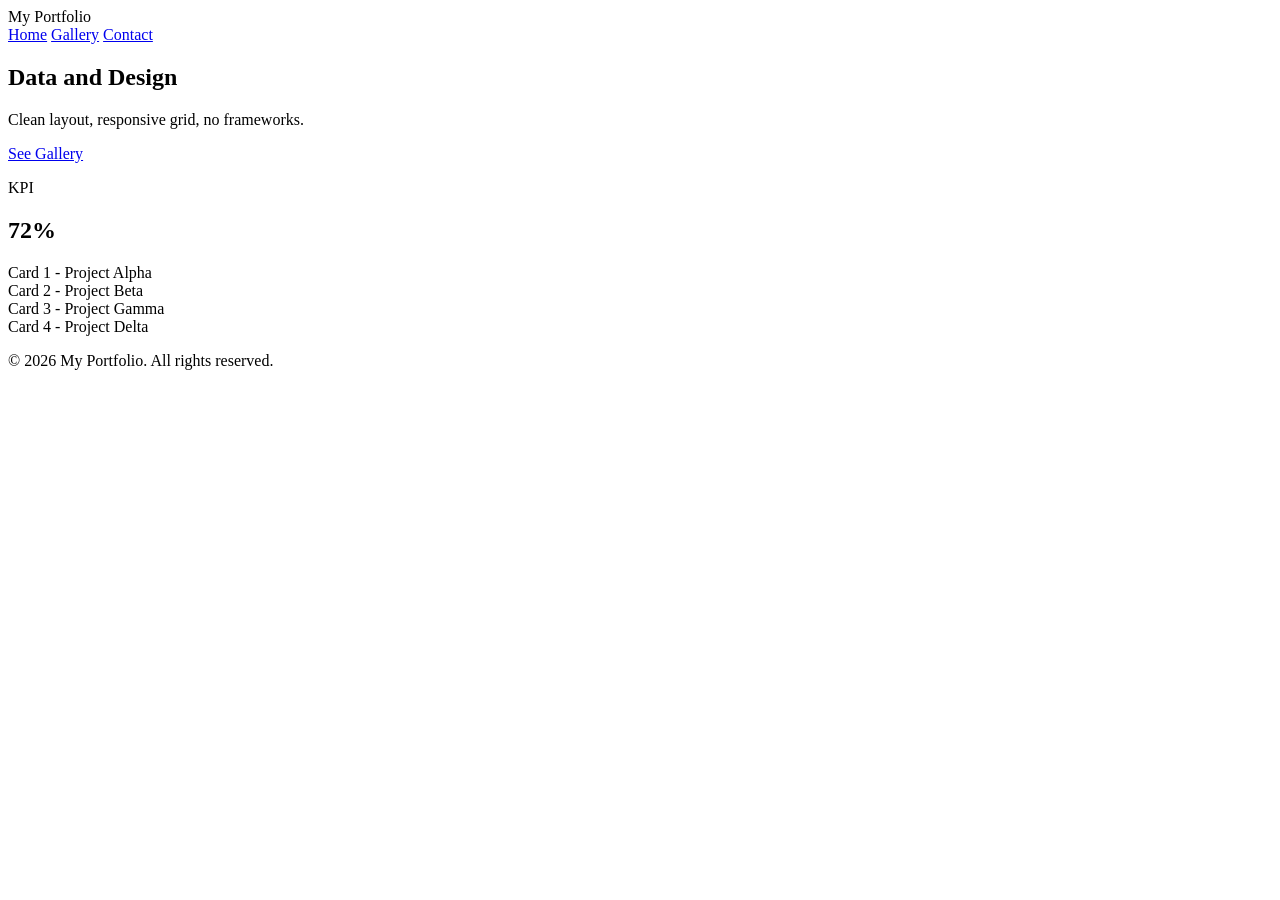
==== index.html @ 66dfda64 "Add initial HTML structure for the quiz site" ====
<!DOCTYPE html>
<html lang="en">
<head>
    <meta charset="UTF-8" />
    <meta name="viewport" content="width=device-width, initial-scale=1.0" />
    <title>Quiz Site - Home</title>
    <link rel="stylesheet" href="style.css" />
</head>
<body>
    <header class="header">
        <div class="logo">My Portfolio</div>
        <nav class="nav">
            <a href="index.html">Home</a>
            <a href="gallery.html">Gallery</a>
            <a href="contact.html">Contact</a>
        </nav>
    </header>
    
    <main class="container">
        <section class="hero">
            <div class="hero-text">
                <h1>Data and Design</h1>
                <p>Clean layout, responsive grid, no frameworks.</p>
                <a class="btn" href="gallery.html">See Gallery</a>
            </div>
            <div class="hero-card">
                <p>KPI</p>
                <h2>72%</h2>
            </div>
        </section>
        
        <section class="grid">
            <div class="card">Card 1 - Project Alpha</div>
            <div class="card">Card 2 - Project Beta</div>
            <div class="card">Card 3 - Project Gamma</div>
            <div class="card">Card 4 - Project Delta</div>
        </section>
    </main>
    
    <footer class="footer">
        <p>&copy; 2026 My Portfolio. All rights reserved.</p>
    </footer>
</body>
</html>
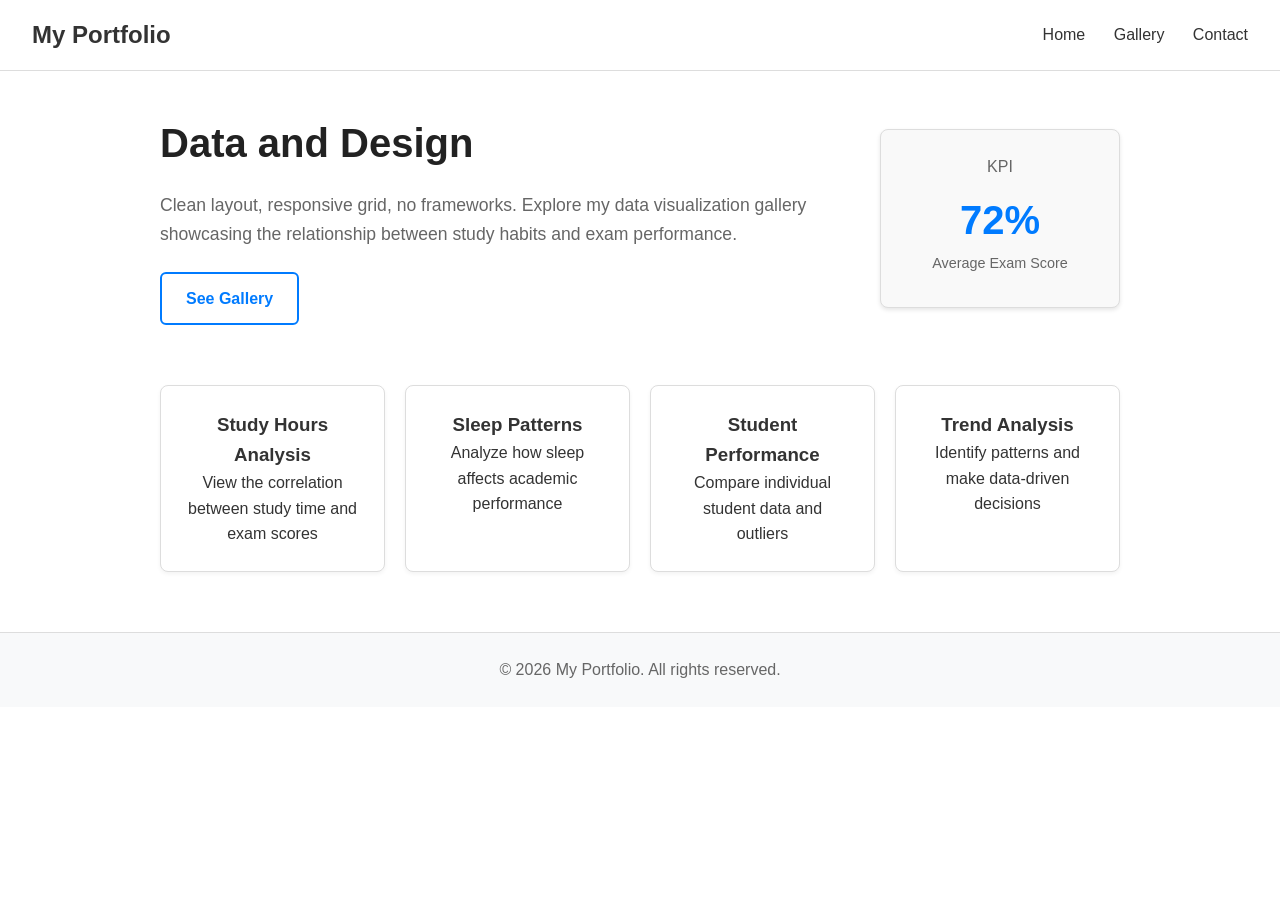
==== commit 1fca7186: "Update navigation and content in index.html" ====
--- a/index.html
+++ b/index.html
@@ -10,9 +10,9 @@
     <header class="header">
         <div class="logo">My Portfolio</div>
         <nav class="nav">
-            <a href="index.html">Home</a>
+            <a href="index.html" class="active">Home</a>
             <a href="gallery.html">Gallery</a>
-            <a href="contact.html">Contact</a>
+            <a href="#">Contact</a>
         </nav>
     </header>
     
@@ -20,20 +20,33 @@
         <section class="hero">
             <div class="hero-text">
                 <h1>Data and Design</h1>
-                <p>Clean layout, responsive grid, no frameworks.</p>
+                <p>Clean layout, responsive grid, no frameworks. Explore my data visualization gallery showcasing the relationship between study habits and exam performance.</p>
                 <a class="btn" href="gallery.html">See Gallery</a>
             </div>
             <div class="hero-card">
                 <p>KPI</p>
                 <h2>72%</h2>
+                <p style="font-size: 0.9rem; color: #666;">Average Exam Score</p>
             </div>
         </section>
         
         <section class="grid">
-            <div class="card">Card 1 - Project Alpha</div>
-            <div class="card">Card 2 - Project Beta</div>
-            <div class="card">Card 3 - Project Gamma</div>
-            <div class="card">Card 4 - Project Delta</div>
+            <div class="card">
+                <h3>Study Hours Analysis</h3>
+                <p>View the correlation between study time and exam scores</p>
+            </div>
+            <div class="card">
+                <h3>Sleep Patterns</h3>
+                <p>Analyze how sleep affects academic performance</p>
+            </div>
+            <div class="card">
+                <h3>Student Performance</h3>
+                <p>Compare individual student data and outliers</p>
+            </div>
+            <div class="card">
+                <h3>Trend Analysis</h3>
+                <p>Identify patterns and make data-driven decisions</p>
+            </div>
         </section>
     </main>
     
--- a/style.css
+++ b/style.css
@@ -0,0 +1,229 @@
+/* Reset and base styles */
+* { 
+    box-sizing: border-box; 
+    margin: 0;
+    padding: 0;
+}
+
+body { 
+    margin: 0; 
+    font-family: Arial, sans-serif;
+    line-height: 1.6;
+    color: #333;
+}
+
+/* Header styles */
+.header {
+    padding: 1rem 2rem;
+    border-bottom: 1px solid #ddd;
+    display: flex;
+    justify-content: space-between;
+    align-items: center;
+    flex-wrap: wrap;
+}
+
+.logo {
+    font-size: 1.5rem;
+    font-weight: bold;
+}
+
+.nav a { 
+    margin-left: 1.5rem;
+    text-decoration: none;
+    color: #333;
+    transition: color 0.3s;
+}
+
+.nav a:hover {
+    color: #007bff;
+}
+
+.nav a:first-child {
+    margin-left: 0;
+}
+
+/* Container */
+.container { 
+    width: 100%; 
+    max-width: 1000px; 
+    margin: 0 auto; 
+    padding: 0 20px;
+}
+
+/* Hero section */
+.hero {
+    display: flex;
+    justify-content: space-between;
+    align-items: center;
+    padding: 40px 0;
+    gap: 40px;
+}
+
+.hero-text {
+    flex: 1;
+}
+
+.hero-text h1 {
+    font-size: 2.5rem;
+    margin-bottom: 1rem;
+    color: #222;
+}
+
+.hero-text p {
+    font-size: 1.1rem;
+    margin-bottom: 1.5rem;
+    color: #666;
+}
+
+.hero-card {
+    width: 240px;
+    padding: 24px;
+    border: 1px solid #ddd;
+    border-radius: 8px;
+    text-align: center;
+    background: #f9f9f9;
+    box-shadow: 0 2px 4px rgba(0,0,0,0.1);
+}
+
+.hero-card p {
+    color: #666;
+    font-size: 1rem;
+    margin-bottom: 0.5rem;
+}
+
+.hero-card h2 {
+    font-size: 2.5rem;
+    color: #007bff;
+}
+
+/* Grid section */
+.grid {
+    display: grid;
+    grid-template-columns: repeat(4, 1fr);
+    gap: 20px;
+    padding: 20px 0 40px;
+}
+
+.card {
+    border: 1px solid #ddd;
+    padding: 24px;
+    border-radius: 8px;
+    text-align: center;
+    background: white;
+    transition: all 0.3s ease;
+    box-shadow: 0 2px 4px rgba(0,0,0,0.05);
+}
+
+.card:hover {
+    transform: translateY(-5px);
+    box-shadow: 0 8px 16px rgba(0,0,0,0.1);
+    border-color: #007bff;
+    cursor: pointer;
+}
+
+/* Button styles */
+.btn {
+    display: inline-block;
+    padding: 12px 24px;
+    border: 2px solid #007bff;
+    border-radius: 6px;
+    text-decoration: none;
+    color: #007bff;
+    font-weight: bold;
+    transition: all 0.3s ease;
+}
+
+.btn:hover {
+    background: #007bff;
+    color: white;
+    transform: scale(1.05);
+}
+
+/* Footer */
+.footer {
+    padding: 24px;
+    text-align: center;
+    border-top: 1px solid #ddd;
+    background: #f8f9fa;
+    margin-top: 20px;
+}
+
+.footer p {
+    color: #666;
+}
+
+/* Responsive breakpoints */
+
+/* Tablet: 601px to 900px */
+@media screen and (max-width: 900px) {
+    .grid {
+        grid-template-columns: repeat(2, 1fr);
+    }
+    
+    .hero-text h1 {
+        font-size: 2rem;
+    }
+}
+
+/* Mobile: 0px to 600px */
+@media screen and (max-width: 600px) {
+    /* Header */
+    .header {
+        flex-direction: column;
+        text-align: center;
+        gap: 1rem;
+    }
+    
+    .nav {
+        display: flex;
+        flex-direction: column;
+        gap: 0.5rem;
+        width: 100%;
+    }
+    
+    .nav a {
+        margin: 0;
+        padding: 0.5rem;
+        border-bottom: 1px solid #eee;
+    }
+    
+    .nav a:last-child {
+        border-bottom: none;
+    }
+    
+    /* Hero */
+    .hero {
+        flex-direction: column;
+        text-align: center;
+        gap: 20px;
+    }
+    
+    .hero-card {
+        width: 100%;
+        max-width: 300px;
+    }
+    
+    /* Grid */
+    .grid {
+        grid-template-columns: 1fr;
+    }
+    
+    .hero-text h1 {
+        font-size: 1.8rem;
+    }
+}
+
+/* Small mobile */
+@media screen and (max-width: 375px) {
+    .hero-text h1 {
+        font-size: 1.5rem;
+    }
+    
+    .container {
+        padding: 0 15px;
+    }
+    
+    .btn {
+        padding: 10px 20px;
+    }
+}
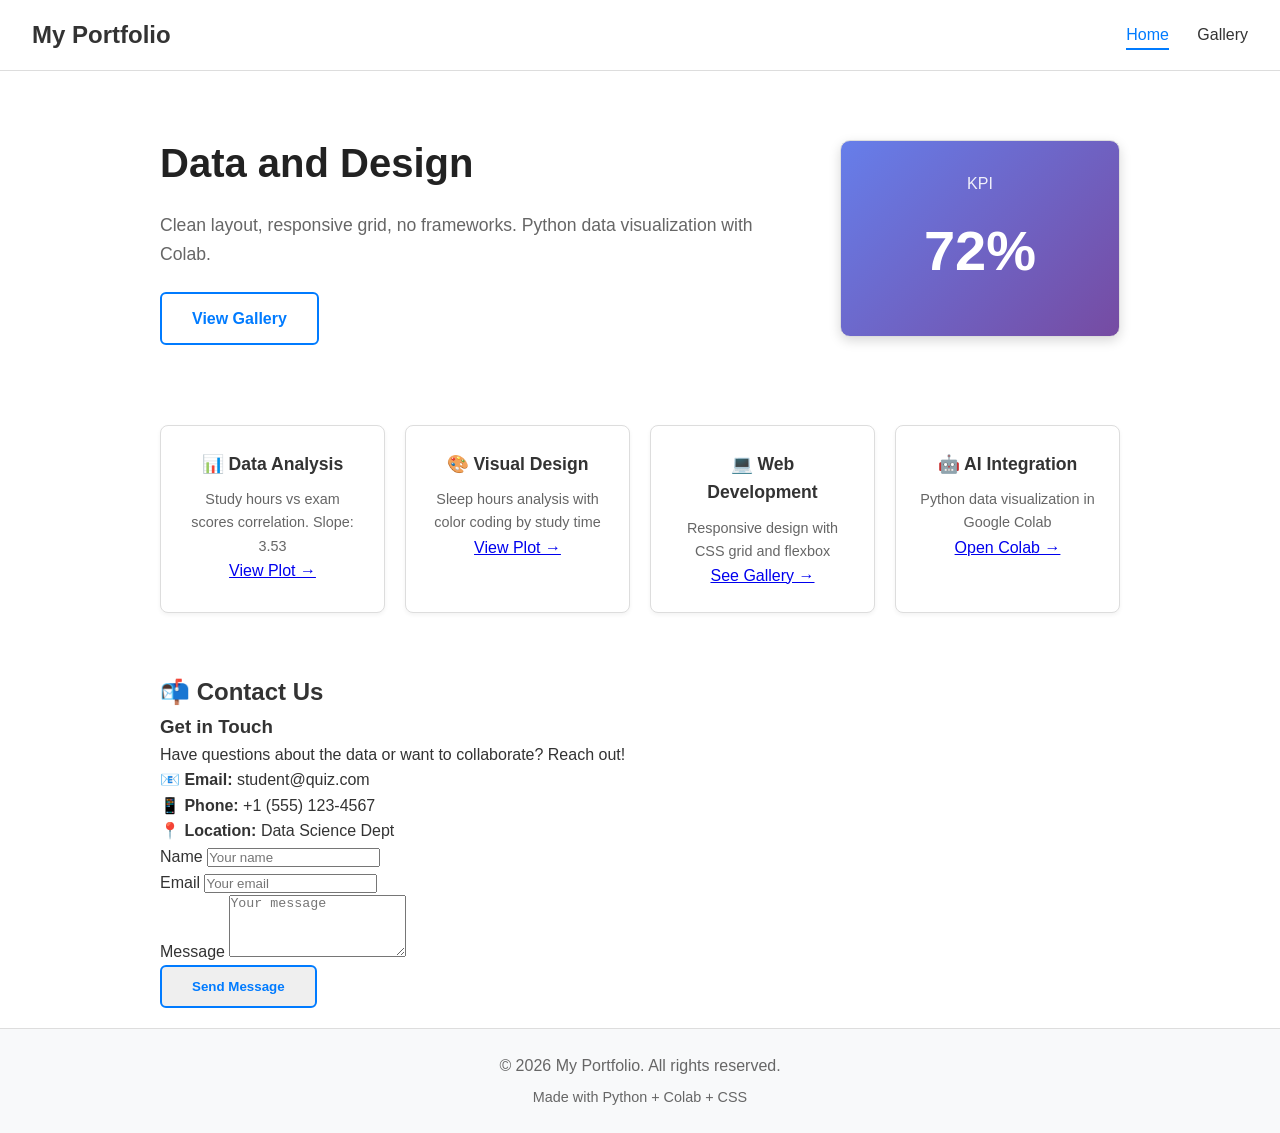
==== commit 655848b6: "Refactor index.html for improved layout and content Updated HTML structure and content for clarity a" ====
--- a/index.html
+++ b/index.html
@@ -1,4 +1,4 @@
-<!DOCTYPE html>
+<!doctype html>
 <html lang="en">
 <head>
     <meta charset="UTF-8" />
@@ -12,46 +12,86 @@
         <nav class="nav">
             <a href="index.html" class="active">Home</a>
             <a href="gallery.html">Gallery</a>
-            <a href="#">Contact</a>
         </nav>
     </header>
     
     <main class="container">
+        <!-- Hero Section -->
         <section class="hero">
             <div class="hero-text">
                 <h1>Data and Design</h1>
-                <p>Clean layout, responsive grid, no frameworks. Explore my data visualization gallery showcasing the relationship between study habits and exam performance.</p>
-                <a class="btn" href="gallery.html">See Gallery</a>
+                <p>Clean layout, responsive grid, no frameworks. Python data visualization with Colab.</p>
+                <a class="btn" href="gallery.html">View Gallery</a>
             </div>
             <div class="hero-card">
                 <p>KPI</p>
                 <h2>72%</h2>
-                <p style="font-size: 0.9rem; color: #666;">Average Exam Score</p>
             </div>
         </section>
         
+        <!-- Cards Grid Section -->
         <section class="grid">
             <div class="card">
-                <h3>Study Hours Analysis</h3>
-                <p>View the correlation between study time and exam scores</p>
+                <h3>📊 Data Analysis</h3>
+                <p>Study hours vs exam scores correlation. Slope: 3.53</p>
+                <a href="gallery.html#study" class="card-link">View Plot →</a>
             </div>
             <div class="card">
-                <h3>Sleep Patterns</h3>
-                <p>Analyze how sleep affects academic performance</p>
+                <h3>🎨 Visual Design</h3>
+                <p>Sleep hours analysis with color coding by study time</p>
+                <a href="gallery.html#sleep" class="card-link">View Plot →</a>
             </div>
             <div class="card">
-                <h3>Student Performance</h3>
-                <p>Compare individual student data and outliers</p>
+                <h3>💻 Web Development</h3>
+                <p>Responsive design with CSS grid and flexbox</p>
+                <a href="gallery.html" class="card-link">See Gallery →</a>
             </div>
             <div class="card">
-                <h3>Trend Analysis</h3>
-                <p>Identify patterns and make data-driven decisions</p>
+                <h3>🤖 AI Integration</h3>
+                <p>Python data visualization in Google Colab</p>
+                <a href="https://colab.research.google.com" target="_blank" class="card-link">Open Colab →</a>
+            </div>
+        </section>
+        
+        <!-- Contact Section -->
+        <section class="contact-section">
+            <h2 class="section-title">📬 Contact Us</h2>
+            <div class="contact-container">
+                <div class="contact-info">
+                    <h3>Get in Touch</h3>
+                    <p>Have questions about the data or want to collaborate? Reach out!</p>
+                    <div class="contact-details">
+                        <p><strong>📧 Email:</strong> student@quiz.com</p>
+                        <p><strong>📱 Phone:</strong> +1 (555) 123-4567</p>
+                        <p><strong>📍 Location:</strong> Data Science Dept</p>
+                    </div>
+                </div>
+                
+                <form class="contact-form">
+                    <div class="form-group">
+                        <label for="name">Name</label>
+                        <input type="text" id="name" placeholder="Your name">
+                    </div>
+                    
+                    <div class="form-group">
+                        <label for="email">Email</label>
+                        <input type="email" id="email" placeholder="Your email">
+                    </div>
+                    
+                    <div class="form-group">
+                        <label for="message">Message</label>
+                        <textarea id="message" rows="4" placeholder="Your message"></textarea>
+                    </div>
+                    
+                    <button type="submit" class="btn submit-btn">Send Message</button>
+                </form>
             </div>
         </section>
     </main>
     
     <footer class="footer">
-        <p>&copy; 2026 My Portfolio. All rights reserved.</p>
+        <p>© 2026 My Portfolio. All rights reserved.</p>
+        <p style="margin-top: 0.5rem; font-size: 0.9rem;">Made with Python + Colab + CSS</p>
     </footer>
 </body>
 </html>
--- a/style.css
+++ b/style.css
@@ -20,22 +20,30 @@
     justify-content: space-between;
     align-items: center;
     flex-wrap: wrap;
+    background: white;
 }
 
 .logo {
     font-size: 1.5rem;
     font-weight: bold;
+    color: #333;
 }
 
 .nav a { 
     margin-left: 1.5rem;
     text-decoration: none;
     color: #333;
-    transition: color 0.3s;
+    transition: all 0.3s ease;
+    padding-bottom: 5px;
 }
 
 .nav a:hover {
     color: #007bff;
+}
+
+.nav a.active {
+    color: #007bff;
+    border-bottom: 2px solid #007bff;
 }
 
 .nav a:first-child {
@@ -55,7 +63,7 @@
     display: flex;
     justify-content: space-between;
     align-items: center;
-    padding: 40px 0;
+    padding: 60px 0;
     gap: 40px;
 }
 
@@ -76,24 +84,26 @@
 }
 
 .hero-card {
-    width: 240px;
-    padding: 24px;
+    width: 280px;
+    padding: 30px 24px;
     border: 1px solid #ddd;
-    border-radius: 8px;
+    border-radius: 10px;
     text-align: center;
-    background: #f9f9f9;
-    box-shadow: 0 2px 4px rgba(0,0,0,0.1);
+    background: linear-gradient(135deg, #667eea 0%, #764ba2 100%);
+    color: white;
+    box-shadow: 0 4px 12px rgba(0,0,0,0.15);
 }
 
 .hero-card p {
-    color: #666;
+    color: rgba(255,255,255,0.9);
     font-size: 1rem;
     margin-bottom: 0.5rem;
 }
 
 .hero-card h2 {
-    font-size: 2.5rem;
-    color: #007bff;
+    font-size: 3.5rem;
+    color: white;
+    margin: 10px 0;
 }
 
 /* Grid section */
@@ -101,7 +111,7 @@
     display: grid;
     grid-template-columns: repeat(4, 1fr);
     gap: 20px;
-    padding: 20px 0 40px;
+    padding: 20px 0 60px;
 }
 
 .card {
@@ -114,9 +124,20 @@
     box-shadow: 0 2px 4px rgba(0,0,0,0.05);
 }
 
+.card h3 {
+    margin-bottom: 10px;
+    color: #333;
+    font-size: 1.1rem;
+}
+
+.card p {
+    color: #666;
+    font-size: 0.9rem;
+}
+
 .card:hover {
     transform: translateY(-5px);
-    box-shadow: 0 8px 16px rgba(0,0,0,0.1);
+    box-shadow: 0 8px 16px rgba(0,123,255,0.2);
     border-color: #007bff;
     cursor: pointer;
 }
@@ -124,7 +145,7 @@
 /* Button styles */
 .btn {
     display: inline-block;
-    padding: 12px 24px;
+    padding: 12px 30px;
     border: 2px solid #007bff;
     border-radius: 6px;
     text-decoration: none;
@@ -152,6 +173,102 @@
     color: #666;
 }
 
+/* Gallery Page Styles */
+.gallery-section {
+    padding: 40px 0;
+}
+
+.gallery-title {
+    text-align: center;
+    margin-bottom: 40px;
+    color: #222;
+    font-size: 2.2rem;
+}
+
+.gallery-grid {
+    display: grid;
+    grid-template-columns: repeat(2, 1fr);
+    gap: 30px;
+    margin-bottom: 40px;
+}
+
+.chart-container {
+    background: #f9f9f9;
+    border-radius: 10px;
+    padding: 20px;
+    box-shadow: 0 4px 12px rgba(0,0,0,0.1);
+    transition: transform 0.3s ease;
+}
+
+.chart-container:hover {
+    transform: translateY(-5px);
+    box-shadow: 0 8px 24px rgba(0,123,255,0.15);
+}
+
+.chart-image {
+    width: 100%;
+    height: auto;
+    border-radius: 8px;
+    display: block;
+    border: 1px solid #ddd;
+}
+
+.chart-caption {
+    margin-top: 20px;
+    padding: 20px;
+    background: white;
+    border-radius: 8px;
+    border-left: 4px solid #007bff;
+}
+
+.chart-caption h3 {
+    color: #007bff;
+    margin-bottom: 15px;
+    font-size: 1.2rem;
+}
+
+.chart-caption p {
+    margin: 10px 0;
+    font-size: 0.95rem;
+    line-height: 1.6;
+    color: #333;
+}
+
+.chart-caption .analysis {
+    background: #f0f7ff;
+    padding: 15px;
+    border-radius: 6px;
+    margin-top: 15px;
+}
+
+.chart-caption .analysis .highlight {
+    color: #007bff;
+    font-weight: bold;
+}
+
+.summary-section {
+    background: linear-gradient(135deg, #667eea 0%, #764ba2 100%);
+    color: white;
+    padding: 30px;
+    border-radius: 10px;
+    margin: 40px 0;
+}
+
+.summary-section h3 {
+    font-size: 1.5rem;
+    margin-bottom: 15px;
+}
+
+.summary-section ul {
+    list-style-position: inside;
+    margin-left: 20px;
+}
+
+.summary-section li {
+    margin: 10px 0;
+    line-height: 1.6;
+}
+
 /* Responsive breakpoints */
 
 /* Tablet: 601px to 900px */
@@ -162,6 +279,10 @@
     
     .hero-text h1 {
         font-size: 2rem;
+    }
+    
+    .gallery-grid {
+        gap: 20px;
     }
 }
 
@@ -172,12 +293,13 @@
         flex-direction: column;
         text-align: center;
         gap: 1rem;
+        padding: 1rem;
     }
     
     .nav {
         display: flex;
         flex-direction: column;
-        gap: 0.5rem;
+        gap: 0.8rem;
         width: 100%;
     }
     
@@ -191,11 +313,16 @@
         border-bottom: none;
     }
     
+    .nav a.active {
+        border-bottom: 2px solid #007bff;
+    }
+    
     /* Hero */
     .hero {
         flex-direction: column;
         text-align: center;
-        gap: 20px;
+        gap: 30px;
+        padding: 40px 0;
     }
     
     .hero-card {
@@ -206,10 +333,36 @@
     /* Grid */
     .grid {
         grid-template-columns: 1fr;
+        gap: 15px;
     }
     
     .hero-text h1 {
         font-size: 1.8rem;
+    }
+    
+    /* Gallery */
+    .gallery-grid {
+        grid-template-columns: 1fr;
+    }
+    
+    .gallery-title {
+        font-size: 1.8rem;
+    }
+    
+    .chart-container {
+        padding: 15px;
+    }
+    
+    .chart-caption {
+        padding: 15px;
+    }
+    
+    .summary-section {
+        padding: 20px;
+    }
+    
+    .summary-section h3 {
+        font-size: 1.2rem;
     }
 }
 
@@ -226,4 +379,8 @@
     .btn {
         padding: 10px 20px;
     }
-}
+    
+    .hero-card h2 {
+        font-size: 2.5rem;
+    }
+}
